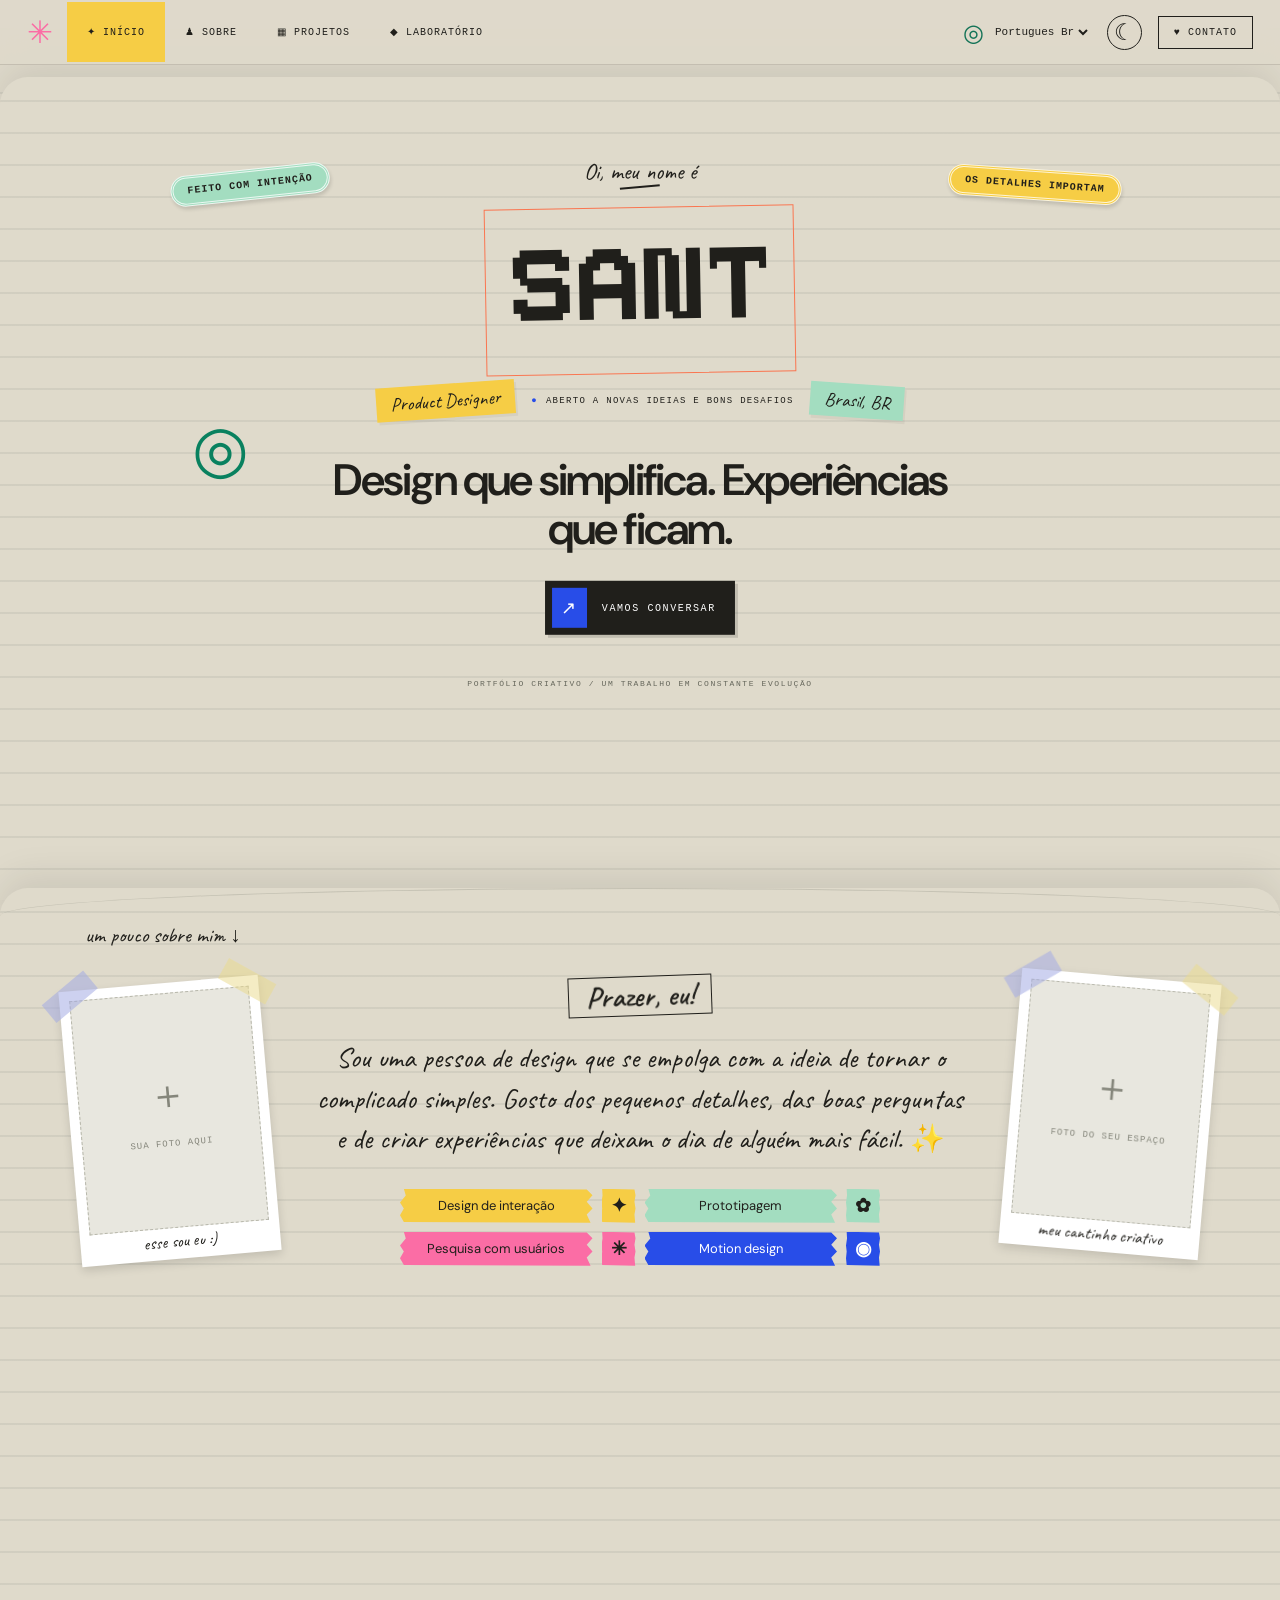
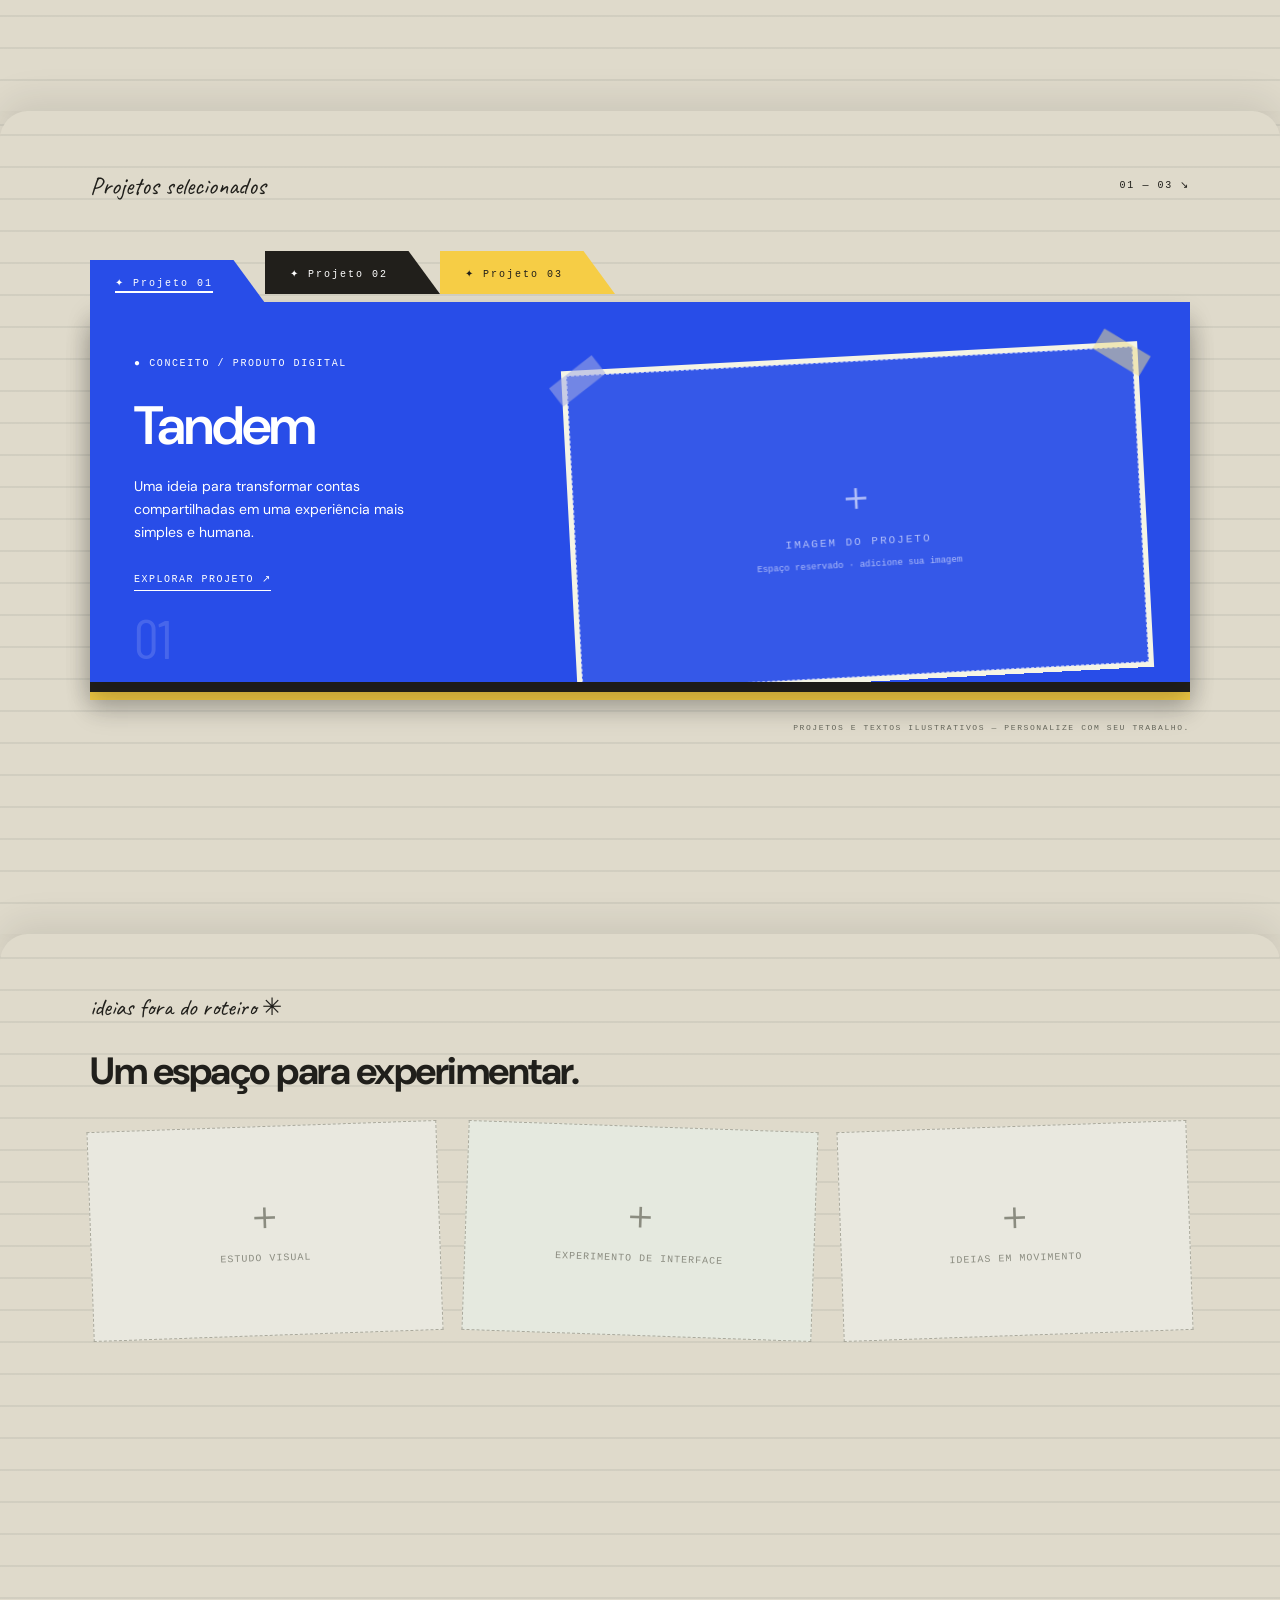
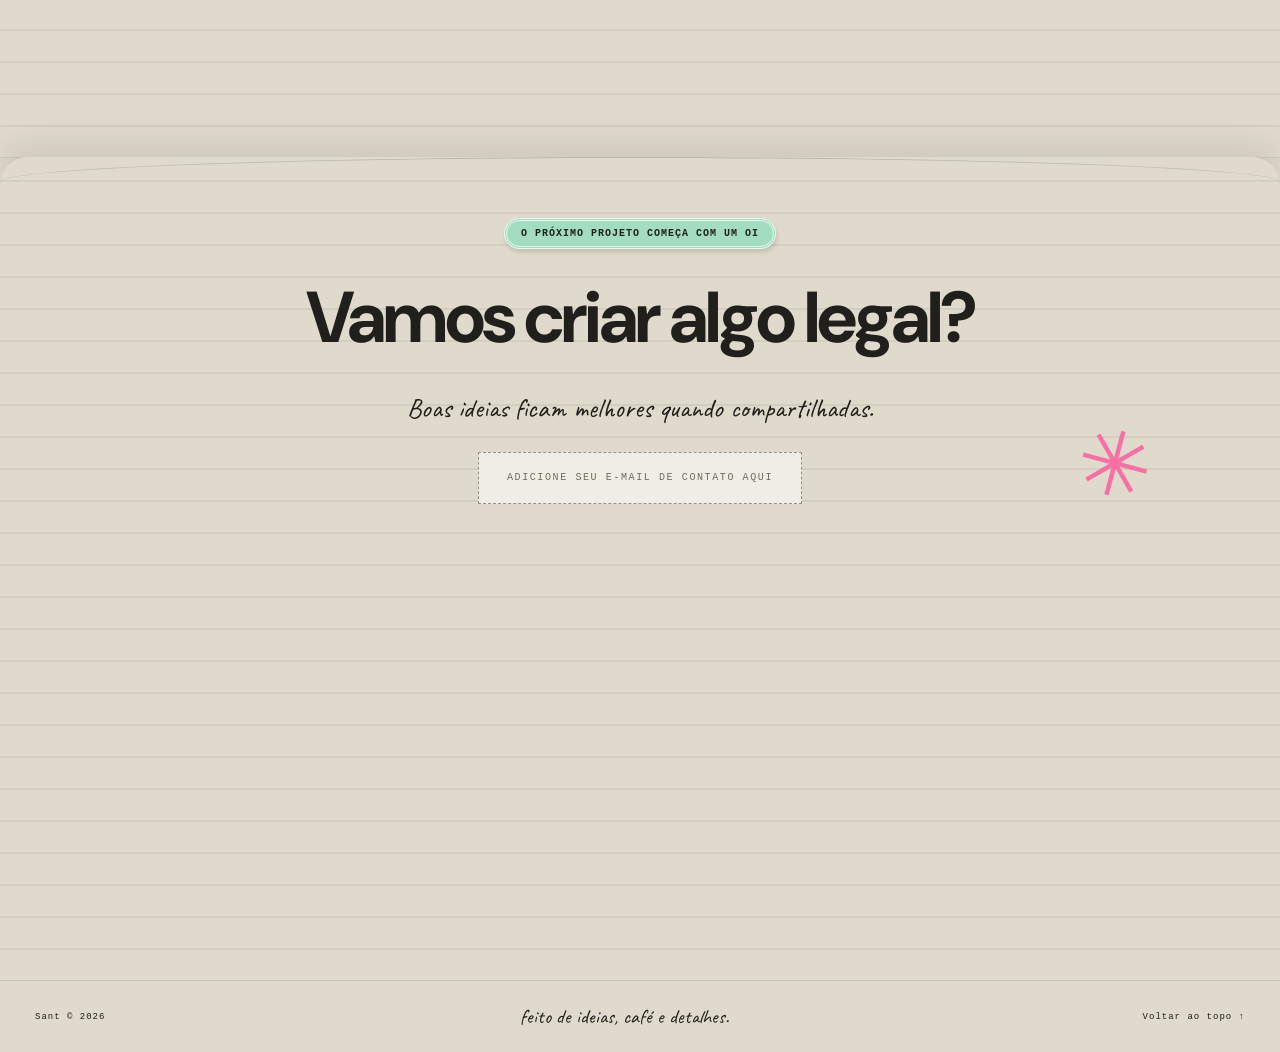
==== index.html @ 024f9b60 "Primeira versão do site" ====
<!doctype html>
<html lang="pt-BR">
  <head>
    <meta charset="utf-8">
    <meta name="viewport" content="width=device-width,initial-scale=1">
    <meta name="description" content="Um portfólio de design com personalidade. Ideias, processos e projetos em um caderno aberto.">
    <title>Sant — Portfólio</title>
    <link rel="stylesheet" href="style.css">
  </head>
  <body>
    <!-- CABEÇALHO: navegação, idioma e tema -->
    <header>
      <a class="logo" href="#home" aria-label="Início">✳</a>
      <nav>
        <a class="active" href="#home" data-t="home"></a>
        <a href="#about" data-t="about"></a>
        <a href="#work" data-t="work"></a>
        <a href="#play" data-t="play"></a>
      </nav>
      <div class="header-end">
        <label class="language">
          <span aria-hidden="true">◎</span>
          <select id="language" aria-label="Idioma da página">
            <option value="pt-BR">Portugues Br</option>
            <option value="en">English</option>
            <option value="es">Español</option>
          </select>
        </label>
        <button class="theme-toggle" id="themeToggle" type="button" aria-label="Ativar tema escuro" aria-pressed="false">
          <span aria-hidden="true">☾</span>
        </button>
        <a class="contact-link" href="#contact" data-t="contact"></a>
      </div>
    </header>
    <main>
      <!-- INÍCIO: apresentação e nome principal -->
      <div class="section-layer">
        <section id="home" class="hero">
          <span class="sticker mint top-left" data-t="made"></span>
          <span class="sticker yellow top-right" data-t="details"></span>
          <p class="hand intro" data-t="nameIntro"></p>
          <!-- Nome definido em content.js → siteContent.name -->
          <h1 id="siteName">Sant</h1>
          <div class="name-notes">
            <span class="note yellow hand" data-t="role"></span>
            <span class="availability" data-t="available"></span>
            <span class="note mint hand" data-t="location"></span>
          </div>
          <span class="doodle target">◎</span>
          <h2 data-t="headline"></h2>
          <a class="button" href="#contact">
            <span>↗</span>
            <span data-t="talk"></span>
          </a>
          <p class="hero-foot mono" data-t="portfolio"></p>
        </section>
      </div>
      <!-- SOBRE: biografia, retrato e espaço de trabalho -->
      <div class="section-layer">
        <section id="about" class="about">
          <p class="section-note hand" data-t="aboutNote"></p>
          <div class="about-grid">
            <figure class="polaroid left">
              <div class="photo-placeholder" data-image="portrait">
                <span>＋</span>
                <small data-t="portrait"></small>
              </div>
              <figcaption class="hand" data-t="me"></figcaption>
            </figure>
            <div class="bio">
              <h2 class="hand" data-t="whatsup"></h2>
              <p class="hand bio-text" data-t="bio"></p>
              <div class="skills">
                <span class="yellow" data-t="skill1"></span>
                <b class="yellow">✦</b>
                <span class="mint" data-t="skill2"></span>
                <b class="mint">✿</b>
                <span class="pink" data-t="skill3"></span>
                <b class="pink">✳</b>
                <span class="blue" data-t="skill4"></span>
                <b class="blue">◉</b>
              </div>
            </div>
            <figure class="polaroid right">
              <div class="photo-placeholder" data-image="workspace">
                <span>＋</span>
                <small data-t="workspace"></small>
              </div>
              <figcaption class="hand" data-t="corner"></figcaption>
            </figure>
          </div>
        </section>
      </div>
      <!-- PROJETOS: capas, títulos e descrições -->
      <div class="section-layer">
        <section id="work" class="work">
          <div class="work-heading">
            <p class="hand" id="projectsHeading" data-t="selected"></p>
            <span class="mono">01 — 03 ↘</span>
          </div>
          <div class="folder-tabs" role="tablist" aria-labelledby="projectsHeading">
            <button type="button" id="projectTab1" class="project-tab blue" role="tab" aria-controls="project1" aria-selected="true" tabindex="0" data-tab="0" data-t="tab1"></button>
            <button type="button" id="projectTab2" class="project-tab " role="tab" aria-controls="project2" aria-selected="false" tabindex="-1" data-tab="1" data-t="tab2"></button>
            <button type="button" id="projectTab3" class="project-tab yellow" role="tab" aria-controls="project3" aria-selected="false" tabindex="-1" data-tab="2" data-t="tab3"></button>
          </div>
          <!-- As três pastas ocupam o mesmo espaço; a aba selecionada vem para a frente. -->
          <div class="project-stack">
            <article id="project1" role="tabpanel" aria-labelledby="projectTab1" tabindex="0" class="project blue">
              <div class="project-copy">
                <p class="mono" data-t="category1"></p>
                <h2 data-project-title="0">Tandem</h2>
                <p data-t="desc1"></p>
                <button class="text-link" data-project="0" data-t="view"></button>
                <span class="project-number">01</span>
              </div>
              <div class="project-image">
                <div class="image-space" data-image="project1">
                  <span>＋</span>
                  <strong data-t="cover"></strong>
                  <small data-t="imageHint"></small>
                </div>
              </div>
            </article>
            <article id="project2" role="tabpanel" aria-labelledby="projectTab2" tabindex="0" class="project dark">
              <div class="project-copy">
                <p class="mono" data-t="category2"></p>
                <h2 data-project-title="1">Forge</h2>
                <p data-t="desc2"></p>
                <button class="text-link" data-project="1" data-t="view"></button>
                <span class="project-number">02</span>
              </div>
              <div class="project-image">
                <div class="image-space" data-image="project2">
                  <span>＋</span>
                  <strong data-t="cover"></strong>
                  <small data-t="imageHint"></small>
                </div>
              </div>
            </article>
            <article id="project3" role="tabpanel" aria-labelledby="projectTab3" tabindex="0" class="project yellow">
              <div class="project-copy">
                <p class="mono" data-t="category3"></p>
                <h2 data-project-title="2">Forma</h2>
                <p data-t="desc3"></p>
                <button class="text-link" data-project="2" data-t="view"></button>
                <span class="project-number">03</span>
              </div>
              <div class="project-image">
                <div class="image-space" data-image="project3">
                  <span>＋</span>
                  <strong data-t="cover"></strong>
                  <small data-t="imageHint"></small>
                </div>
              </div>
            </article>
          </div>
          <p class="demo-note mono" data-t="demo"></p>
        </section>
      </div>
      <!-- LABORATÓRIO: espaços para experimentos -->
      <div class="section-layer">
        <section id="play" class="play">
          <div>
            <p class="hand" data-t="offscript"></p>
            <h2 data-t="playTitle"></h2>
          </div>
          <div class="play-grid">
            <div class="mini-frame" data-image="experiment1">
              <span>＋</span>
              <p data-t="experiment1"></p>
            </div>
            <div class="mini-frame" data-image="experiment2">
              <span>＋</span>
              <p data-t="experiment2"></p>
            </div>
            <div class="mini-frame" data-image="experiment3">
              <span>＋</span>
              <p data-t="experiment3"></p>
            </div>
          </div>
        </section>
      </div>
      <!-- CONTATO -->
      <div class="section-layer">
        <section id="contact" class="contact">
          <span class="sticker mint" data-t="next"></span>
          <h2 data-t="contactTitle"></h2>
          <p class="hand" data-t="contactText"></p>
          <div class="email-placeholder mono" data-t="email"></div>
          <span class="contact-flower">✳</span>
        </section>
      </div>
    </main>
    <!-- RODAPÉ -->
    <footer>
      <a href="#home" id="copyright">Sant © 2026</a>
      <span class="hand" data-t="footer"></span>
      <a href="#home" data-t="back"></a>
    </footer>
    <!-- JANELA DE DETALHES DO PROJETO -->
    <dialog id="projectDialog">
      <button class="close" aria-label="Fechar">×</button>
      <p class="mono" data-t="caseStudy"></p>
      <h2 id="dialogTitle"></h2>
      <p id="dialogDescription"></p>
      <div class="dialog-placeholder" id="dialogImage">
        <span>＋</span>
        <p data-t="casePlaceholder"></p>
      </div>
      <p class="hand" data-t="caseNote"></p>
    </dialog>
    <!-- Carregue o conteúdo antes do código de funcionamento. -->
    <script src="content.js"></script>
    <script src="app.js"></script>
  </body>
</html>
---- style.css ----
@import url('https://fonts.googleapis.com/css2?family=Barlow+Condensed:wght@800;900&family=Caveat:wght@400;600;700&family=DM+Sans:wght@400;500;600;700&display=swap');
:root {
  --paper: #dfdacb;
  --rule: #7b827b45;
  --header: #dfdacbf2;
  --muted: #65665b;
  color-scheme: light;
  --ink: #201f1b;
  --yellow: #f6cd45;
  --mint: #a3ddc0;
  --pink: #fb6da5;
  --blue: #284de8;
}

/* BASE: cores, tipografia e elementos compartilhados */
* {
  box-sizing: border-box;
}

html {
  scroll-behavior: smooth;
  scroll-padding-top: 90px;
}

body {
  margin: 0;
  color: var(--ink);
  font-family: 'DM Sans', Arial, sans-serif;
  background: repeating-linear-gradient(0deg,transparent,transparent 30px,var(--rule) 31px,transparent 32px), var(--paper);
}

button, a, select {
  -webkit-tap-highlight-color: transparent;
}

a {
  color: inherit;
  text-decoration: none;
}

button, select {
  font: inherit;
}

button, a, select {
  touch-action: manipulation;
}

a:focus-visible, button:focus-visible, select:focus-visible {
  outline: 3px solid var(--pink);
  outline-offset: 5px;
}

.hand {
  font-family: 'Caveat', 'Segoe Print', cursive;
}

.mono {
  font: 10px/1.6 monospace;
  letter-spacing: 1.6px;
  text-transform: uppercase;
}

.yellow {
  background: var(--yellow);
}

.mint {
  background: var(--mint);
}

.pink {
  background: var(--pink);
}

.blue {
  background: var(--blue);
  color: #fff;
}

/* CABEÇALHO E NAVEGAÇÃO */
header {
  height: 65px;
  display: flex;
  align-items: center;
  gap: 14px;
  padding: 0 27px;
  border-bottom: 1px solid #24241c25;
  background: var(--header);
  position: sticky;
  top: 0;
  z-index: 10;
  backdrop-filter: blur(12px);
}

.logo {
  color: var(--pink);
  font-size: 31px;
}

nav {
  height: 100%;
  display: flex;
  align-items: center;
}

nav a {
  font: 10px monospace;
  letter-spacing: 1px;
  text-transform: uppercase;
  padding: 24px 20px;
}

nav a:hover, nav a.active {
  background: var(--yellow);
}

.header-end {
  display: flex;
  align-items: center;
  gap: 16px;
  margin-left: auto;
}

.language {
  display: flex;
  align-items: center;
  gap: 7px;
}

.language>span {
  font-size: 24px;
  color: #147357;
}

select {
  background: transparent;
  border: 0;
  font: 11px monospace;
  cursor: pointer;
  max-width: 140px;
}

.contact-link {
  border: 1px solid;
  padding: 10px 15px;
  font: 10px monospace;
  text-transform: uppercase;
  letter-spacing: 1px;
}

/* INÍCIO: título, adesivos e apresentação */
.hero {
  position: relative;
  max-width: 1120px;
  margin: auto;
  text-align: center;
  padding: 80px 20px 65px;
  min-height: 620px;
}

.intro {
  font-size: 23px;
  margin: 0 0 15px;
}

.intro:after {
  content: '';
  display: block;
  margin: auto;
  width: 40px;
  height: 4px;
  border-top: 2px solid;
  transform: rotate(-5deg);
}

h1 {
  font-family: Pixeboy, "Barlow Condensed", Impact, sans-serif;
  font-weight: 400;
  font-size: clamp(70px,11vw,142px);
  line-height: 1;
  letter-spacing: 0;
  display: table;
  margin: 0 auto;
  padding: 8px 22px 16px;
  border: 1.5px solid #fa7651;
  transform: rotate(-1deg);
}

.name-notes {
  display: flex;
  justify-content: center;
  align-items: center;
  gap: 16px;
  margin-top: 10px;
}

.note {
  font-size: 19px;
  padding: 5px 14px;
  transform: rotate(-4deg);
  box-shadow: 2px 3px 0 #0000000c;
}

.note:last-child {
  transform: rotate(4deg);
}

.availability {
  font: 9px monospace;
  letter-spacing: 1.3px;
  text-transform: uppercase;
}

.availability:before {
  content: '●';
  color: var(--blue);
  margin-right: 8px;
}

.hero h2 {
  font-size: clamp(29px,4vw,44px);
  line-height: 1.12;
  max-width: 630px;
  letter-spacing: -1.8px;
  margin: 38px auto 27px;
  font-weight: 600;
}

.button {
  display: inline-flex;
  align-items: center;
  gap: 15px;
  background: var(--ink);
  color: white;
  padding: 7px 19px 7px 7px;
  box-shadow: 3px 3px 0 #0002;
  font: 10px monospace;
  letter-spacing: 1.6px;
  text-transform: uppercase;
}

.button>span:first-child {
  background: var(--blue);
  padding: 9px;
  font-size: 18px;
}

.button:hover {
  transform: rotate(-2deg);
}

.sticker {
  display: inline-block;
  padding: 7px 14px;
  border: 3px double #ffffffc9;
  border-radius: 22px;
  font: bold 10px monospace;
  letter-spacing: 1px;
  text-transform: uppercase;
  box-shadow: 1px 3px 4px #0002;
}

.top-left {
  position: absolute;
  top: 92px;
  left: 8%;
  transform: rotate(-6deg);
}

.top-right {
  position: absolute;
  top: 92px;
  right: 7%;
  transform: rotate(4deg);
}

.doodle {
  position: absolute;
}

.flower {
  font-size: 65px;
  color: var(--pink);
  right: 11%;
  top: 330px;
  transform: rotate(15deg);
}

.target {
  font-size: 65px;
  color: #09815f;
  left: 10%;
  top: 330px;
}

.hero-foot {
  color: var(--muted);
  margin-top: 43px;
  font-size: 8px;
}

/* SOBRE E MOLDURAS DE FOTOS */
.about {
  border-top: 1px solid #99998b60;
  border-radius: 50% 50% 0 0 / 28px 28px 0 0;
  padding: 33px 30px 90px;
}

.section-note {
  max-width: 1110px;
  margin: 0 auto 28px;
  font-size: 21px;
}

.about-grid {
  max-width: 1140px;
  margin: auto;
  display: grid;
  grid-template-columns: 200px 1fr 200px;
  align-items: center;
  gap: 45px;
}

.polaroid {
  position: relative;
  margin: 0;
  background: #fff;
  padding: 10px 10px 4px;
  box-shadow: 0 4px 10px #0002;
  transform: rotate(-5deg);
}

.polaroid:before, .polaroid:after, .project-image:before, .project-image:after {
  content: '';
  position: absolute;
  width: 54px;
  height: 23px;
  top: -6px;
  left: -16px;
  background: #a4ace38c;
  transform: rotate(-35deg);
  z-index: 1;
}

.polaroid:after, .project-image:after {
  left: auto;
  right: -16px;
  background: #eadb8f86;
  transform: rotate(34deg);
}

.polaroid.right {
  transform: rotate(5deg);
  align-self: start;
}

.photo-placeholder {
  height: 235px;
  background: #e8e7df;
  display: flex;
  flex-direction: column;
  align-items: center;
  justify-content: center;
  border: 1px dashed #b7b7ab;
  color: #85867b;
  gap: 12px;
}

.photo-placeholder span, .image-space>span, .mini-frame>span, .dialog-placeholder>span {
  font: 40px monospace;
  font-weight: 400;
}

.photo-placeholder small {
  font: 9px monospace;
  text-transform: uppercase;
  letter-spacing: 1px;
  text-align: center;
  padding: 5px;
}

figcaption {
  text-align: center;
  font-size: 17px;
  padding: 3px;
}

.bio {
  text-align: center;
}

.bio h2 {
  font-size: 30px;
  font-weight: 600;
  display: table;
  padding: 0 17px;
  border: 1px solid;
  margin: 0 auto 22px;
  transform: rotate(-2deg);
  background: var(--paper);
}

.bio-text {
  font-size: 28px;
  line-height: 1.45;
  margin: 0 0 29px;
}

.skills {
  display: grid;
  grid-template-columns: 1fr 34px 1fr 34px;
  gap: 9px;
  max-width: 480px;
  margin: auto;
}

.skills span, .skills b {
  padding: 8px 4px;
  font-size: 13px;
  clip-path: polygon(2% 0,97% 2%,100% 19%,97% 38%,100% 58%,97% 76%,99% 100%,2% 98%,0 78%,2% 58%,0 40%,3% 20%);
}

.skills b {
  font-size: 19px;
  line-height: 18px;
}

/* PROJETOS E SUAS CAPAS */
.work {
  max-width: 1140px;
  margin: auto;
  padding: 0 20px 70px;
}

.work-heading {
  display: flex;
  justify-content: space-between;
  align-items: center;
  margin-bottom: 25px;
}

.work-heading p {
  font-size: 25px;
}

.folder-tabs {
  display: flex;
  gap: 0;
  position: relative;
  z-index: 1;
}

.folder-tabs .project-tab {
  background: var(--ink);
  color: white;
  padding: 17px 42px 14px 25px;
  clip-path: polygon(0 0,82% 0,100% 100%,0 100%);
  font: 10px monospace;
  letter-spacing: 2px;
  min-width: 175px;
}

.folder-tabs .blue {
  background: var(--blue);
}

.folder-tabs .yellow {
  background: var(--yellow);
  color: var(--ink);
}

.project {
  display: grid;
  grid-template-columns: 43% 57%;
  min-height: 380px;
  padding: 44px 44px 0;
  overflow: hidden;
  scroll-margin-top: 80px;
}

.dark {
  background: #211f1b;
  color: #f5f4ef;
}

.project-copy {
  padding-right: 25px;
  position: relative;
  padding-bottom: 35px;
}

.project-copy h2 {
  font-size: 54px;
  letter-spacing: -2px;
  margin: 18px 0 10px;
  font-weight: 600;
}

.project-copy>p:not(.mono) {
  font-size: 14px;
  line-height: 1.65;
  max-width: 290px;
  margin-bottom: 22px;
}

.text-link {
  font: 10px monospace;
  letter-spacing: 1.5px;
  border: 0;
  border-bottom: 1px solid;
  background: none;
  color: inherit;
  padding: 0 0 5px;
  text-transform: uppercase;
  cursor: pointer;
}

.text-link:hover {
  letter-spacing: 2.5px;
}

.project-number {
  position: absolute;
  bottom: 12px;
  left: 0;
  font: 55px 'Barlow Condensed', sans-serif;
  opacity: .14;
}

.project-image {
  position: relative;
  border: 5px solid #f5f4e5;
  margin-top: 10px;
  transform: rotate(-3deg);
  min-height: 315px;
}

.project:nth-of-type(even) .project-image {
  transform: rotate(3deg);
}

.image-space {
  height: 100%;
  min-height: 300px;
  display: flex;
  flex-direction: column;
  align-items: center;
  justify-content: center;
  gap: 12px;
  border: 1px dashed currentColor;
  color: #918e81;
  background: #ffffff0a;
}

.yellow .image-space {
  color: #8b732e;
  background: #efd674;
}

.blue .image-space {
  color: #b2bff8;
  background: #3558e8;
}

.image-space strong {
  font: 11px monospace;
  letter-spacing: 2px;
  text-transform: uppercase;
}

.image-space small {
  font: 9px monospace;
}

.demo-note {
  font-size: 8px;
  text-align: right;
  color: var(--muted);
  margin-top: 18px;
}

/* LABORATÓRIO */
.play {
  max-width: 1140px;
  padding: 0 20px 90px;
  margin: auto;
}

.play>.hand, .play>div>p {
  font-size: 24px;
}

.play h2 {
  font-size: 38px;
  letter-spacing: -1.5px;
  margin: 10px 0 30px;
}

.play-grid {
  display: grid;
  grid-template-columns: repeat(3,1fr);
  gap: 25px;
}

.mini-frame {
  border: 1px dashed #aaa99c;
  min-height: 210px;
  background: #e9e8df;
  display: flex;
  align-items: center;
  justify-content: center;
  flex-direction: column;
  color: #8b8c80;
  transform: rotate(-2deg);
}

.mini-frame:nth-child(2) {
  transform: rotate(2deg);
  background: #e5e9df;
}

.mini-frame p {
  font: 10px monospace;
  letter-spacing: 1px;
  text-transform: uppercase;
}

/* CONTATO E RODAPÉ */
.contact {
  position: relative;
  text-align: center;
  border-top: 1px solid #b8b8aa;
  border-radius: 50% 50% 0 0 / 25px 25px 0 0;
  padding: 60px 20px 75px;
  overflow: hidden;
}

.contact h2 {
  font-size: clamp(36px,6vw,72px);
  letter-spacing: -3px;
  margin: 22px 0 8px;
}

.contact>p {
  font-size: 27px;
}

.email-placeholder {
  display: inline-block;
  padding: 17px 28px;
  border: 1px dashed #929285;
  color: #6d6d61;
  background: #efeee4;
}

.contact-flower {
  position: absolute;
  right: 10%;
  bottom: 55px;
  color: var(--pink);
  font-size: 90px;
  transform: rotate(15deg);
}

footer {
  border-top: 1px solid #c5c5b9;
  display: flex;
  justify-content: space-between;
  align-items: center;
  padding: 23px 35px;
  font: 9px monospace;
  letter-spacing: 1px;
}

footer .hand {
  font-size: 20px;
  letter-spacing: 0;
}

/* JANELA DE DETALHES */
dialog {
  max-width: 700px;
  width: calc(100% - 35px);
  background: var(--paper);
  border: 1px solid var(--ink);
  padding: 40px;
  box-shadow: 10px 10px 0 #f6cd45;
}

dialog::backdrop {
  background: #171812aa;
  backdrop-filter: blur(5px);
}

dialog h2 {
  font-size: 47px;
  margin: 15px 0;
}

dialog>p {
  line-height: 1.6;
}

.close {
  position: absolute;
  right: 15px;
  top: 10px;
  border: 0;
  background: none;
  font-size: 30px;
  cursor: pointer;
}

.dialog-placeholder {
  padding: 35px;
  background: #e8e7df;
  border: 1px dashed #aaa;
  text-align: center;
  margin-top: 25px;
}

.dialog-placeholder p {
  font: 12px monospace;
}

dialog>.hand {
  font-size: 23px;
}

/* ADAPTAÇÃO PARA TELAS GRANDES, TABLETS E CELULARES */
@media(min-width:1500px) {
  .hero {
    padding-top: 95px;
    min-height: 690px;
  }

}

@media(max-width:900px) {
  header {
    padding: 0 14px;
    gap: 10px;
  }

  nav a {
    padding: 25px 10px;
    font-size: 9px;
  }

  .contact-link {
    display: none;
  }

  .header-end {
    gap: 5px;
  }

  .about-grid {
    grid-template-columns: 140px 1fr 140px;
    gap: 24px;
  }

  .photo-placeholder {
    height: 190px;
  }

  .bio-text {
    font-size: 24px;
  }

  .skills {
    grid-template-columns: 1fr 30px;
  }

  .top-left {
    left: 3%;
    top: 45px;
  }

  .top-right {
    right: 3%;
    top: 45px;
  }

  .target {
    left: 3%;
  }

  .flower {
    right: 3%;
  }

  .project {
    padding: 30px 28px 0;
  }

  .project-image {
    min-height: 290px;
  }

  .image-space {
    min-height: 290px;
  }

  .folder-tabs .project-tab {
    min-width: 150px;
    padding-right: 30px;
  }

  .contact-flower {
    right: 3%;
    font-size: 60px;
  }

}

@media(max-width:600px) {
  header {
    height: auto;
    min-height: 60px;
    flex-wrap: wrap;
    padding: 10px 12px;
    gap: 4px;
  }

  .logo {
    font-size: 27px;
  }

  nav {
    order: 3;
    width: 100%;
    justify-content: space-between;
    margin-top: 7px;
  }

  nav a {
    padding: 11px 9px;
    font-size: 9px;
  }

  .header-end {
    margin-left: auto;
  }

  select {
    font-size: 11px;
  }

  .hero {
    padding: 78px 17px 42px;
    min-height: 555px;
  }

  .intro {
    font-size: 21px;
  }

  h1 {
    font-size: 81px;
    letter-spacing: 0;
    padding: 8px 12px;
  }

  .top-left, .top-right {
    top: 24px;
    font-size: 8px;
    padding: 5px 7px;
  }

  .name-notes {
    gap: 7px;
    flex-wrap: wrap;
  }

  .note {
    font-size: 17px;
  }

  .availability {
    order: 3;
    width: 100%;
    font-size: 8px;
    margin-top: 10px;
  }

  .hero h2 {
    font-size: 34px;
    max-width: 330px;
    margin-top: 27px;
  }

  .doodle {
    display: none;
  }

  .hero-foot {
    font-size: 7px;
  }

  .about {
    padding: 27px 20px 50px;
  }

  .about-grid {
    grid-template-columns: 1fr 1fr;
    gap: 25px;
  }

  .bio {
    grid-row: 1;
    grid-column: 1/-1;
  }

  .bio-text {
    font-size: 26px;
  }

  .skills {
    grid-template-columns: 1fr 28px 1fr 28px;
    gap: 5px;
  }

  .skills span {
    font-size: 10px;
  }

  .polaroid {
    max-width: 180px;
    width: 100%;
    margin: 10px auto;
  }

  .photo-placeholder {
    height: 190px;
  }

  .section-note {
    margin-bottom: 25px;
  }

  .folder-tabs .project-tab {
    min-width: 0;
    width: 33.333%;
    font-size: 8px;
    padding: 14px 22px 13px 12px;
    letter-spacing: 1px;
  }

  .work {
    padding: 0 14px 40px;
  }

  .project {
    grid-template-columns: 1fr;
    padding: 26px 24px 0;
    gap: 0;
  }

  .project-copy h2 {
    font-size: 45px;
    margin: 12px 0;
  }

  .project-copy {
    padding-bottom: 24px;
  }

  .project-number {
    left: auto;
    right: 0;
    bottom: 20px;
  }

  .project-copy>p:not(.mono) {
    max-width: 100%;
    font-size: 14px;
  }

  .project-image {
    min-height: 225px;
    margin: 9px 0 -10px;
  }

  .image-space {
    min-height: 225px;
  }

  .work-heading p {
    font-size: 23px;
  }

  .play {
    padding-bottom: 55px;
  }

  .play h2 {
    font-size: 32px;
  }

  .play-grid {
    gap: 10px;
  }

  .mini-frame {
    min-height: 140px;
  }

  .mini-frame p {
    font-size: 8px;
    text-align: center;
    padding: 0 5px;
    line-height: 1.6;
  }

  .contact {
    padding-bottom: 55px;
  }

  .contact h2 {
    letter-spacing: -1.5px;
  }

  .contact>p {
    font-size: 24px;
  }

  .contact-flower {
    display: none;
  }

  footer {
    padding: 20px 15px;
    gap: 15px;
    flex-wrap: wrap;
  }

  footer .hand {
    display: none;
  }

  dialog {
    padding: 30px 22px;
  }

}

@media(prefers-reduced-motion:reduce) {
  html {
    scroll-behavior: auto;
  }

}

/* FONTE LOCAL, SELETOR DE TEMA E CORES DO MODO ESCURO */
@font-face {
  font-family: Pixeboy;
  src: url("fonts/Pixeboy.ttf") format("truetype");
  font-weight: 400;
  font-style: normal;
  font-display: swap;
}

.theme-toggle {
  display: inline-flex;
  align-items: center;
  justify-content: center;
  width: 35px;
  height: 35px;
  border: 1px solid currentColor;
  background: transparent;
  color: var(--ink);
  cursor: pointer;
  border-radius: 50%;
  flex-shrink: 0;
  font-size: 23px;
  line-height: 1;
}

.theme-toggle:hover {
  background: var(--yellow);
  color: #201f1b;
}

.theme-toggle:focus-visible {
  outline: 3px solid var(--pink);
  outline-offset: 4px;
}

select {
  color: var(--ink);
}

select option {
  background: var(--paper);
  color: var(--ink);
}

[data-theme="dark"] {
  --paper: #252722;
  --ink: #f0ecde;
  --rule: #b4b8a923;
  --header: #252722f2;
  --muted: #b7b9ab;
  color-scheme: dark;
}

[data-theme="dark"] .polaroid {
  background: #3b3e35;
}

[data-theme="dark"] .photo-placeholder, [data-theme="dark"] .mini-frame, [data-theme="dark"] .dialog-placeholder {
  background: #34372f;
  color: #c4c8b7;
  border-color: #8b917d;
}

[data-theme="dark"] .mini-frame:nth-child(2) {
  background: #303a32;
}

[data-theme="dark"] .email-placeholder {
  background: #34372d;
  color: #e1e1d0;
  border-color: #92977f;
}

[data-theme="dark"] .note, [data-theme="dark"] .sticker, [data-theme="dark"] .skills .yellow, [data-theme="dark"] .skills .mint, [data-theme="dark"] .skills .pink, [data-theme="dark"] .project.yellow, [data-theme="dark"] .folder-tabs .yellow, [data-theme="dark"] nav a.active, [data-theme="dark"] nav a:hover {
  color: #201f1b;
}

[data-theme="dark"] .button {
  background: #eee9dc;
  color: #201f1b;
}

[data-theme="dark"] .button>span:first-child {
  color: white;
}

[data-theme="dark"] .project-image {
  border-color: #dedbcf;
}

[data-theme="dark"] .target, [data-theme="dark"] .language>span {
  color: #80d1a9;
}

[data-theme="dark"] dialog {
  border-color: #c5cab4;
}

@media(max-width:600px) {
  h1 {
    font-size: 81px;
  }

  .header-end {
    gap: 9px;
  }

  .theme-toggle {
    width: 31px;
    height: 31px;
    font-size: 21px;
  }

}

/* IMAGENS INSERIDAS PELO CONTENT.JS
 * cover preenche e recorta as bordas; contain mostra a imagem inteira.
 * As molduras conservam os tamanhos definidos nas seções acima.
 */
.has-image {
  position: relative;
  overflow: hidden;
  padding: 0;
  border-style: solid;
}

.portfolio-image {
  position: absolute;
  inset: 0;
  display: block;
  width: 100%;
  height: 100%;
  object-fit: cover;
}

.dialog-placeholder.has-image {
  aspect-ratio: 16 / 10;
}

/* FOLHAS DO CADERNO: cada seção desliza por cima da anterior.
 * O JavaScript mede o cabeçalho e permite ler folhas mais altas que a tela.
 */
:root {
  --header-height: 65px;
  --section-height: calc(100svh - 77px);
  --folder-duration: 680ms;
}

html {
  scroll-padding-top: calc(var(--header-height) + 12px);
}

main {
  isolation: isolate;
}

.section-layer {
  position: sticky;
  z-index: var(--section-level, 1);
  top: var(--section-top, calc(var(--header-height) + 12px));
  min-height: var(--section-height);
  padding-bottom: 32px;
  background: repeating-linear-gradient(
    0deg, transparent, transparent 30px, var(--rule) 31px, transparent 32px
  ), var(--paper);
  border-radius: 28px 28px 0 0;
  box-shadow: 0 -12px 36px #00000016;
}

.section-scroll-anchor {
  height: 0;
  pointer-events: none;
}

.section-layer > section {
  transform: scale(var(--section-scale, 1));
  transform-origin: center top;
  scroll-margin-top: 0;
}

.section-layer > .work,
.section-layer > .play {
  padding-top: 34px;
}

footer {
  position: relative;
  z-index: 1;
  background: var(--paper);
}

/* PASTAS DOS PROJETOS: altura compartilhada e cartões no mesmo lugar. */
.folder-tabs {
  z-index: 4;
  padding-top: 8px;
  align-items: flex-end;
  margin-bottom: -1px;
}

.folder-tabs .project-tab {
  appearance: none;
  border: 0;
  cursor: pointer;
  text-align: left;
  background: #211f1b;
  color: #fff;
  position: relative;
  transform: translateY(-9px);
  transition: transform 280ms ease;
}

.folder-tabs .project-tab.blue {
  background: var(--blue);
}

.folder-tabs .project-tab.yellow {
  background: var(--yellow);
  color: #201f1b;
}

.project-tab[aria-selected="true"] {
  transform: translateY(0);
  filter: none;
  z-index: 1;
  text-decoration: underline;
  text-decoration-thickness: 2px;
  text-underline-offset: 5px;
}

/* As abas ao fundo ficam soltas; apenas a pasta ativa se une à sua aba. */
.folder-tabs .project-tab[aria-selected="false"] {
  transform: translateY(-9px);
}

.folder-tabs .project-tab:focus-visible {
  outline: none;
  text-decoration: underline;
  text-decoration-thickness: 3px;
  text-underline-offset: 6px;
}

.project-stack.tabs-ready {
  display: grid;
  isolation: isolate;
  padding-bottom: 22px;
}

.tabs-ready > .project {
  grid-area: 1 / 1;
  min-width: 0;
  z-index: 1;
  transform: translateY(18px);
  transform-origin: center bottom;
  pointer-events: none;
  box-shadow: 0 12px 24px #00000024;
  transition: transform var(--folder-duration) cubic-bezier(0.22, 1, 0.36, 1);
}

.tabs-ready > .project:nth-child(2) {
  transform: translateY(10px);
  z-index: 2;
}

.tabs-ready > .project.is-active {
  z-index: 3;
  transform: translateY(0);
  pointer-events: auto;
}

.tabs-ready > .project > * {
  min-width: 0;
  opacity: 0;
  transition: opacity 200ms ease;
}

.tabs-ready > .project.is-active > * {
  opacity: 1;
}

@media (max-width: 600px) {
  .folder-tabs .project-tab {
    flex: 1;
    min-width: 0;
    padding: 14px 18px 14px 10px;
    font-size: 8px;
  }

  .section-layer {
    border-radius: 18px 18px 0 0;
    padding-bottom: 22px;
  }
}

/* Movimento reduzido: mantém as folhas, sem escala e sem transições extras. */
@media (prefers-reduced-motion: reduce) {
  .section-layer > section {
    transform: none;
  }

  .tabs-ready > .project,
  .tabs-ready > .project > *,
  .folder-tabs .project-tab {
    transition: none;
  }
}
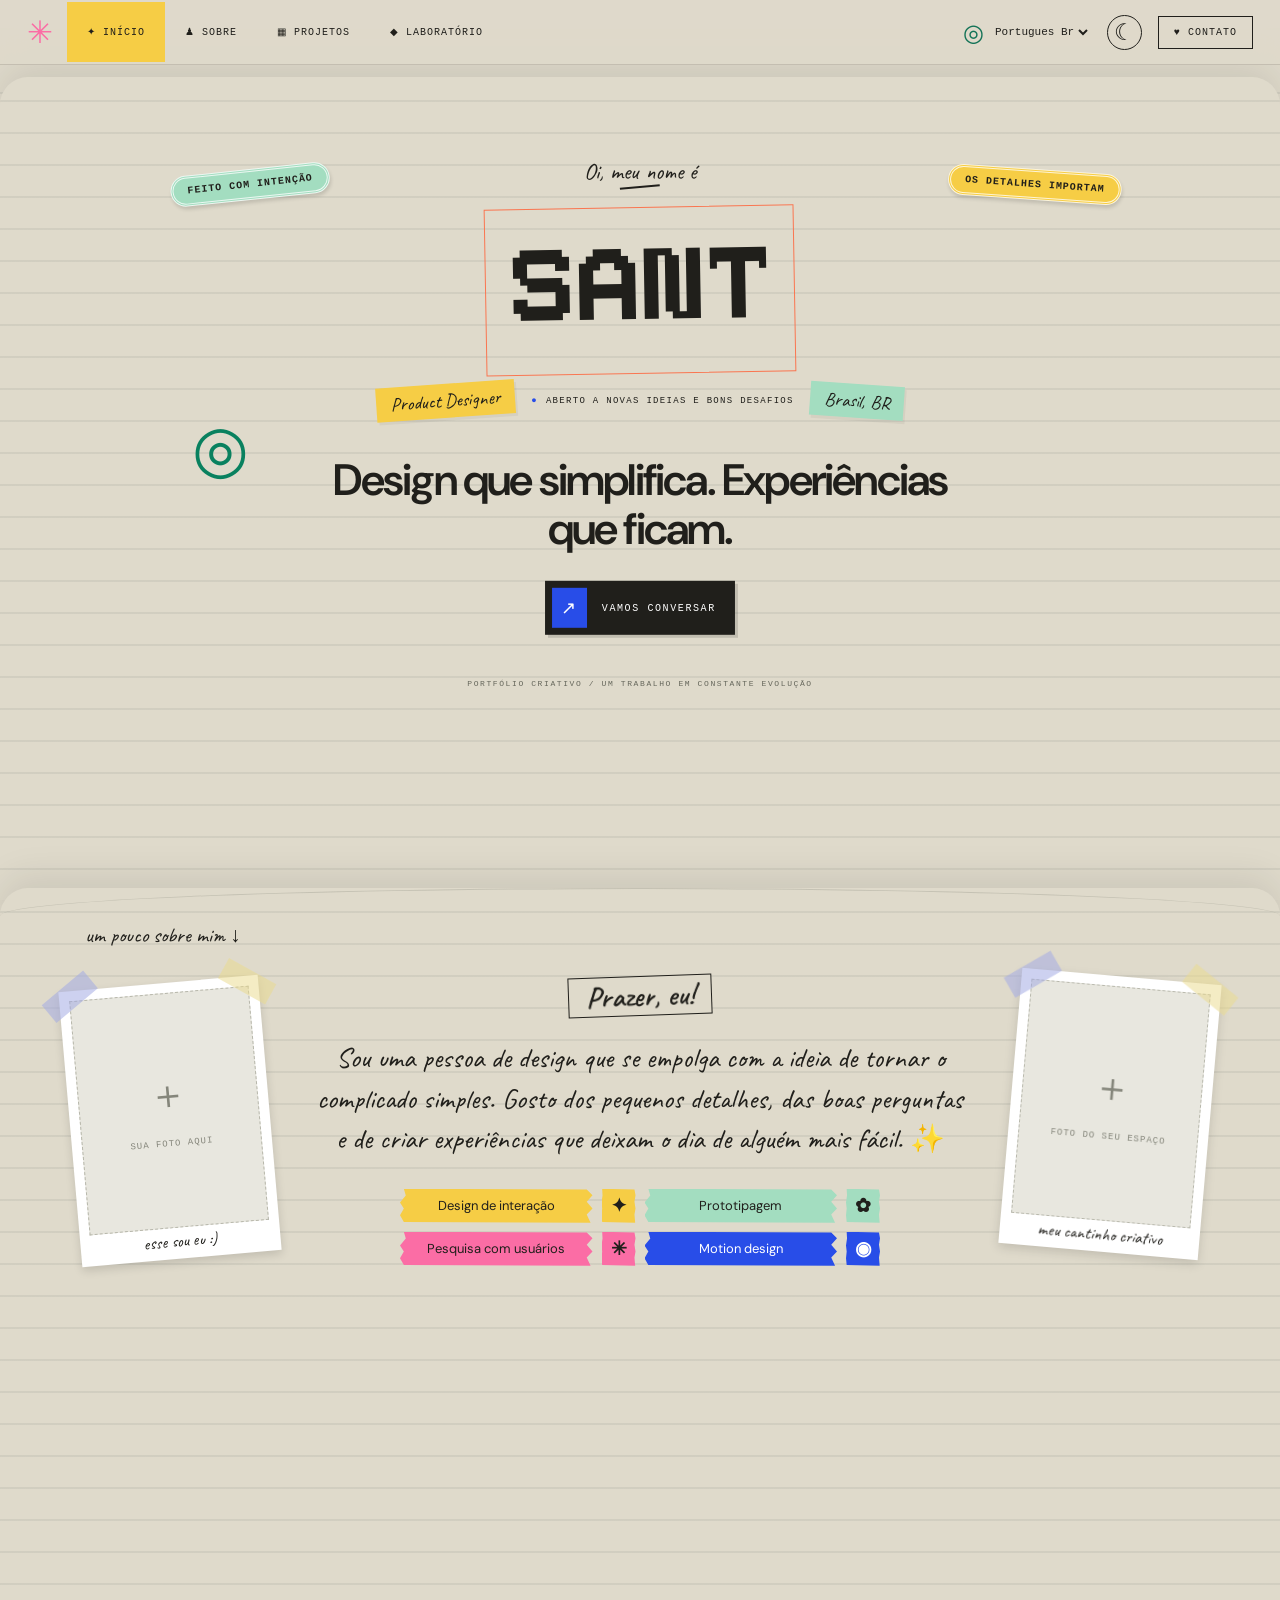
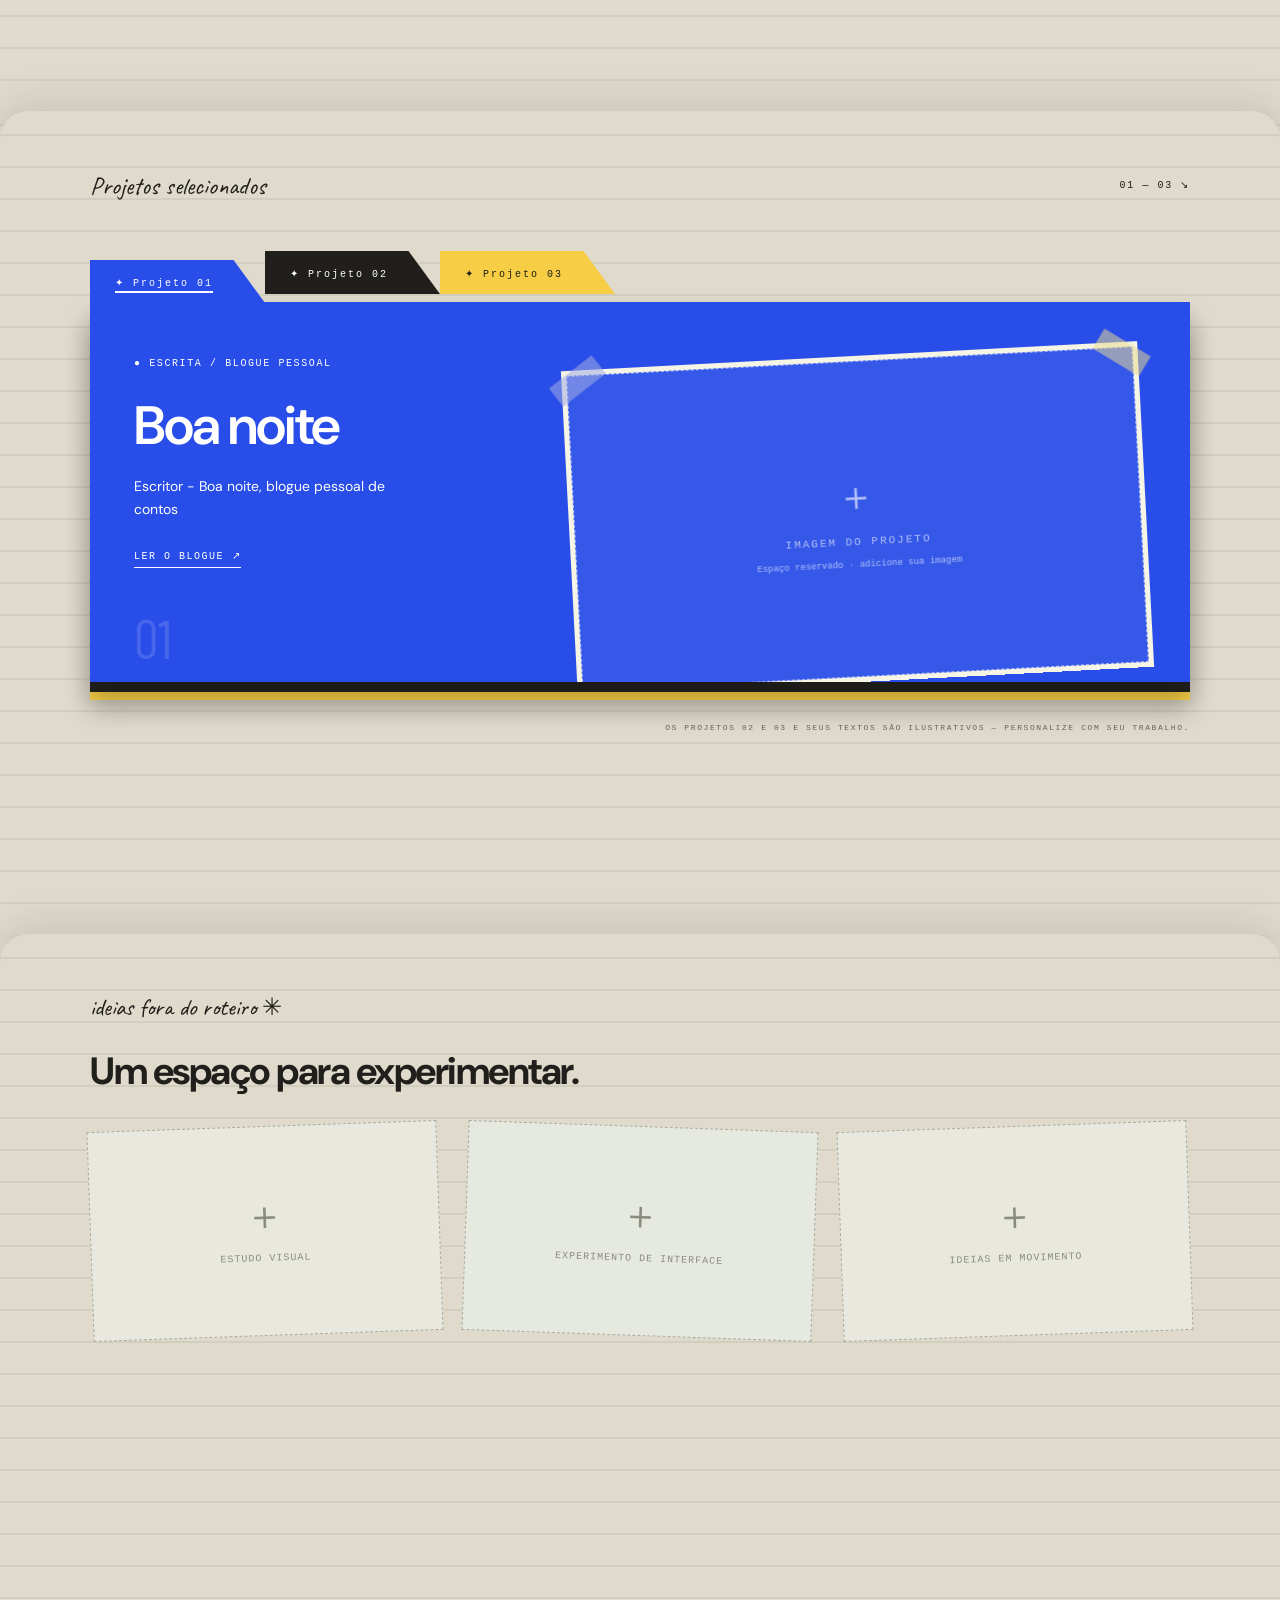
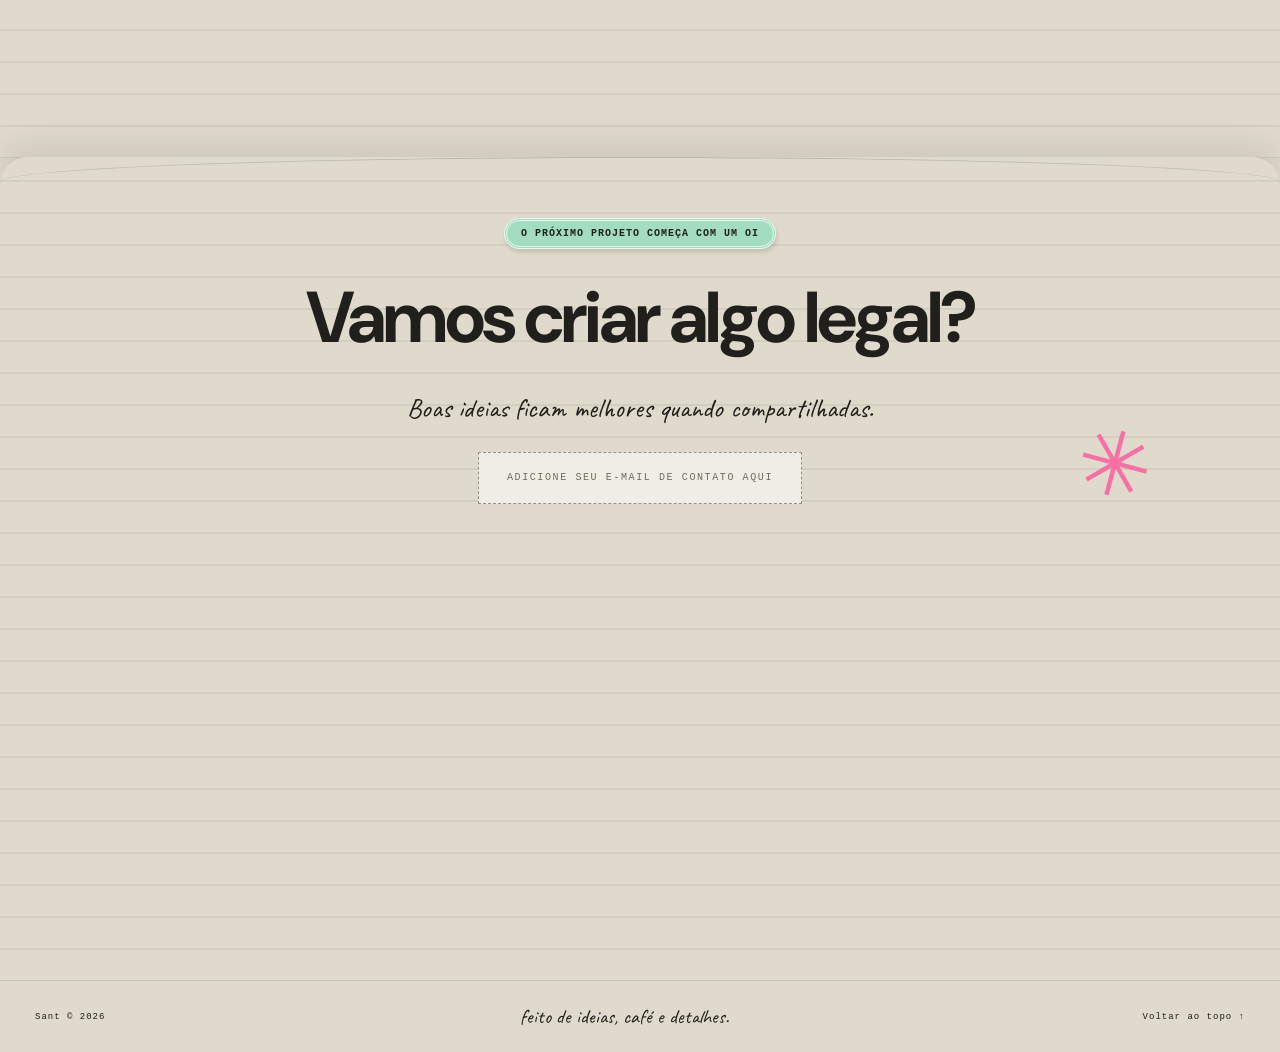
==== commit 4bab43ed: "Criação de nova pagina Blog Adiçao de uma nova pagina destinada a posters de contos em texto" ====
--- a/index.html
+++ b/index.html
@@ -108,9 +108,9 @@
             <article id="project1" role="tabpanel" aria-labelledby="projectTab1" tabindex="0" class="project blue">
               <div class="project-copy">
                 <p class="mono" data-t="category1"></p>
-                <h2 data-project-title="0">Tandem</h2>
+                <h2 data-project-title="0">Boa noite</h2>
                 <p data-t="desc1"></p>
-                <button class="text-link" data-project="0" data-t="view"></button>
+                <a class="text-link" href="boa-noite.html" data-project-link="0" data-t="readBlog">Ler o blogue ↗</a>
                 <span class="project-number">01</span>
               </div>
               <div class="project-image">
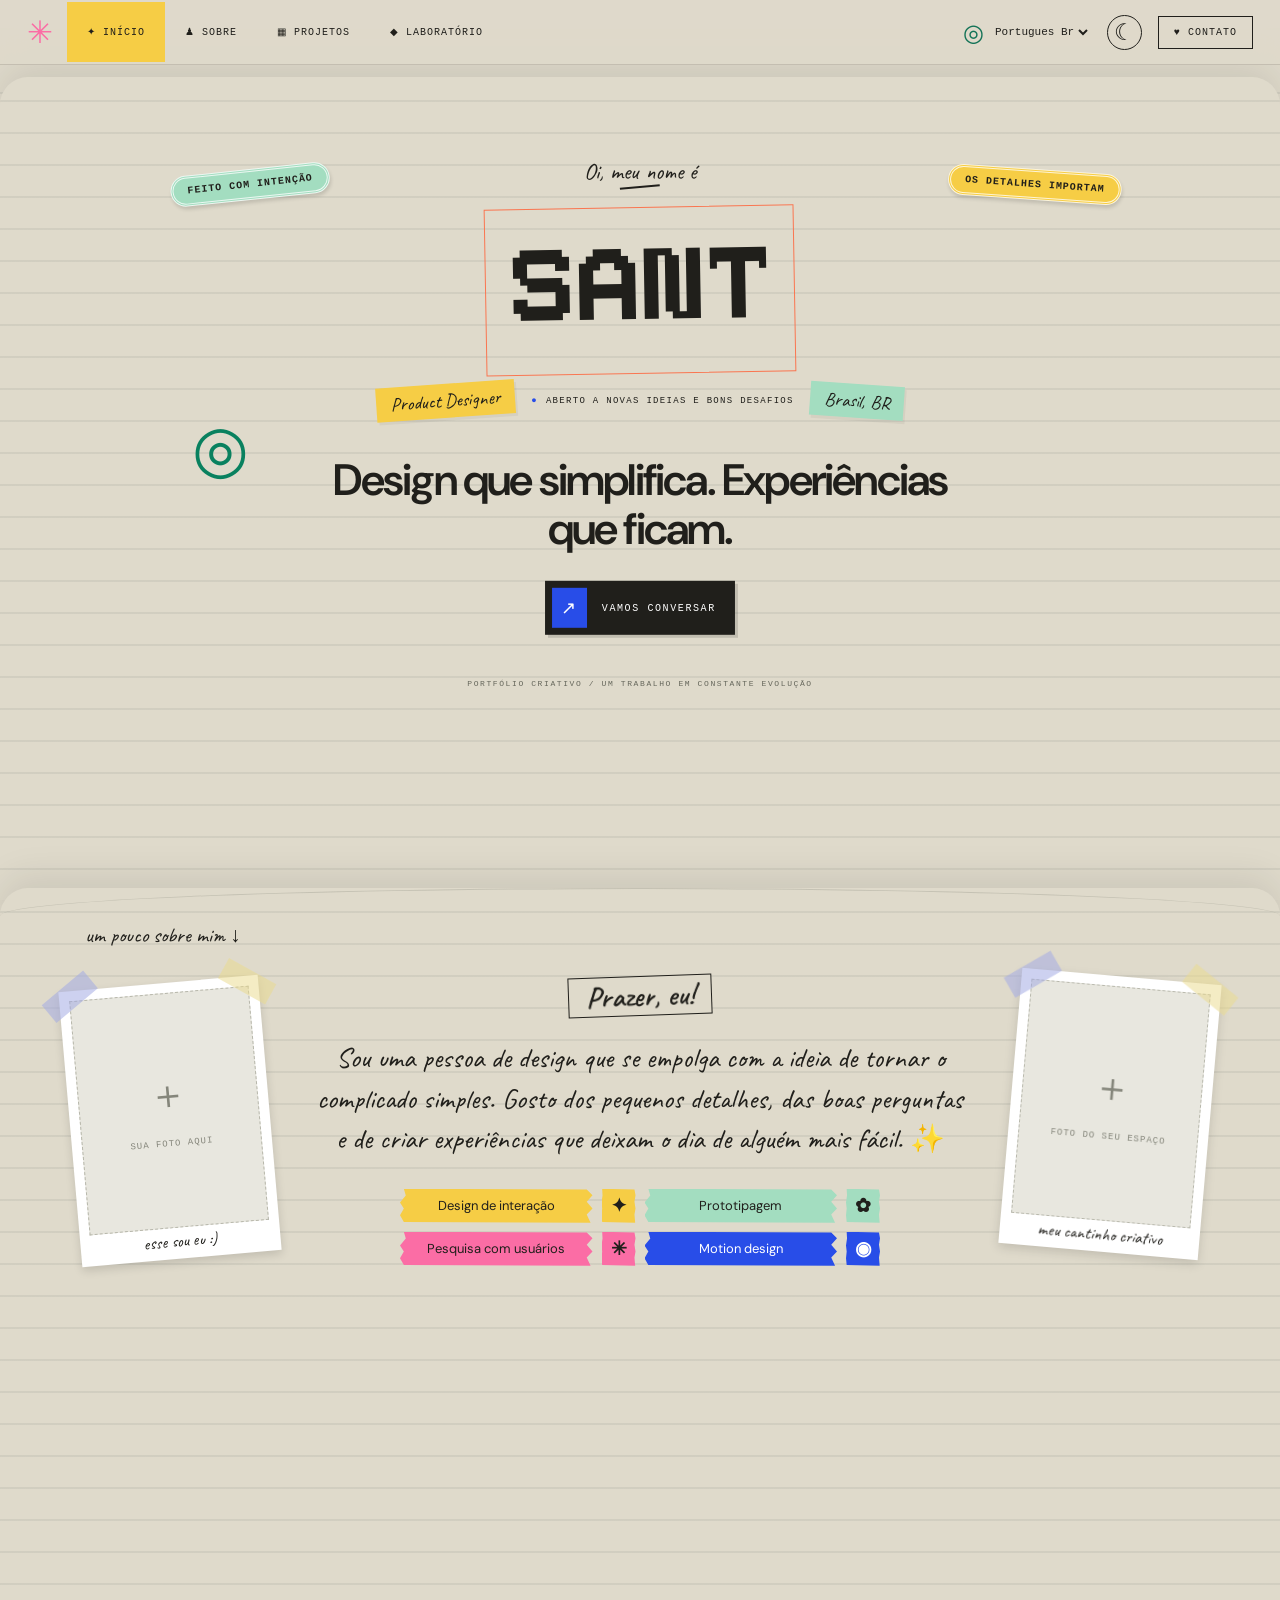
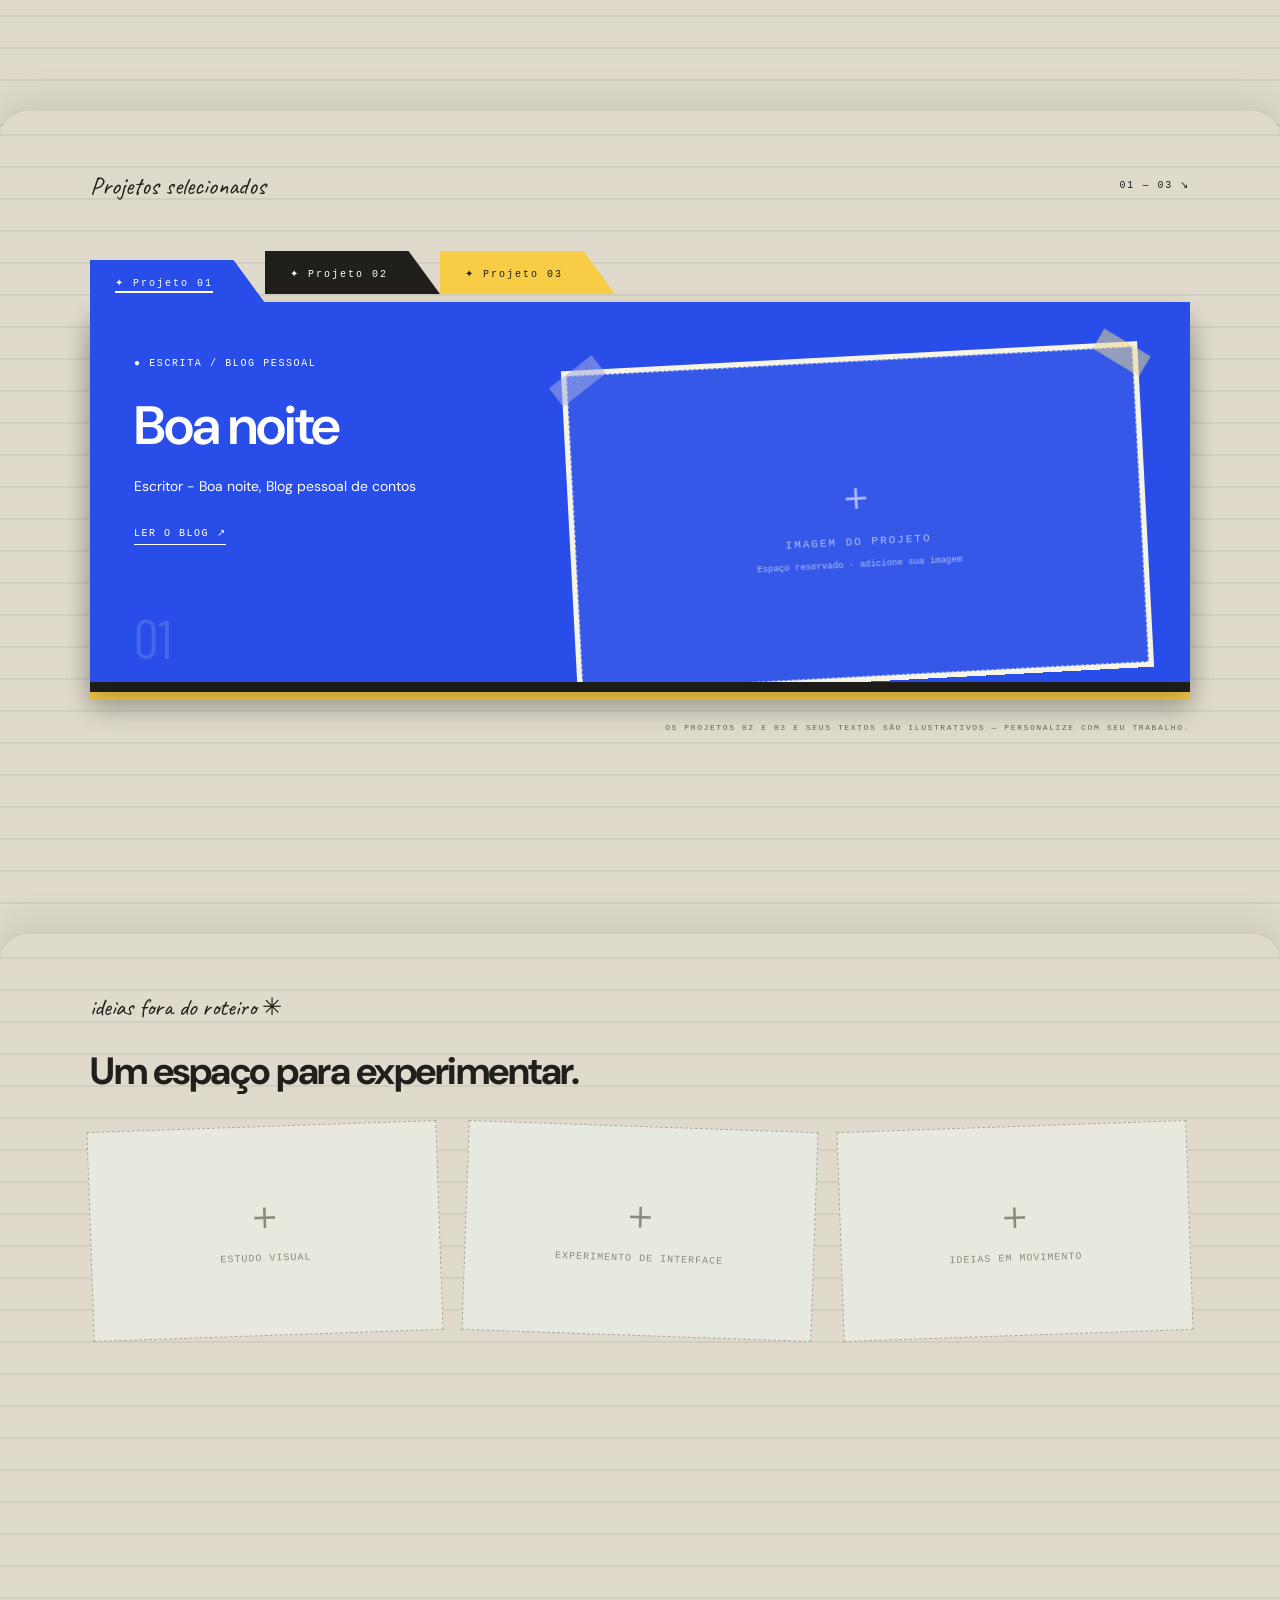
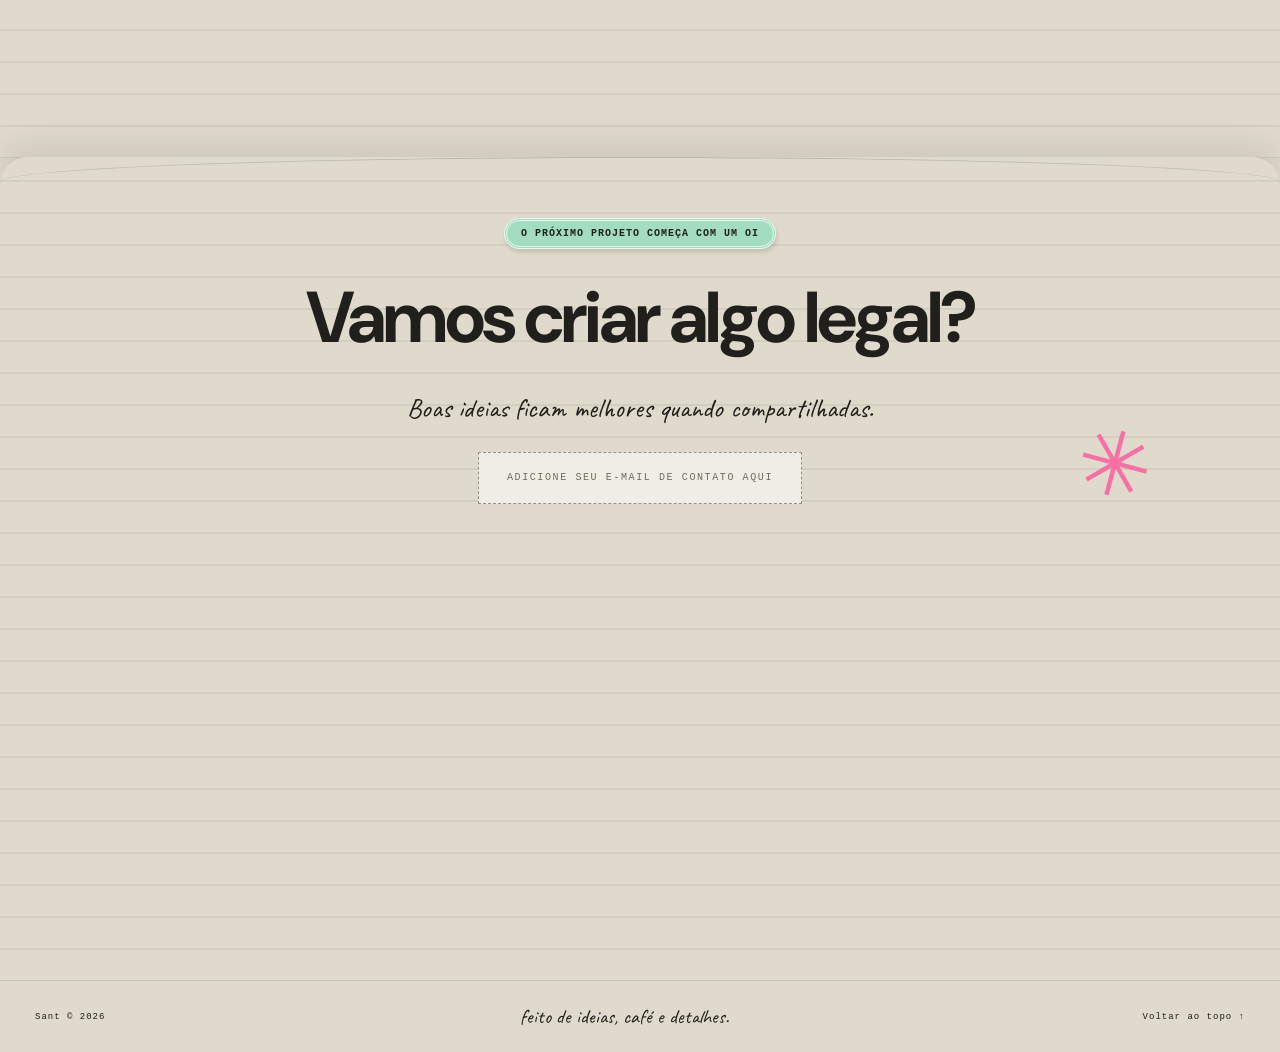
==== commit 5a9c9a35: "Correção do termo Blog" ====
--- a/index.html
+++ b/index.html
@@ -110,7 +110,7 @@
                 <p class="mono" data-t="category1"></p>
                 <h2 data-project-title="0">Boa noite</h2>
                 <p data-t="desc1"></p>
-                <a class="text-link" href="boa-noite.html" data-project-link="0" data-t="readBlog">Ler o blogue ↗</a>
+                <a class="text-link" href="boa-noite.html" data-project-link="0" data-t="readBlog">Ler o Blog ↗</a>
                 <span class="project-number">01</span>
               </div>
               <div class="project-image">
